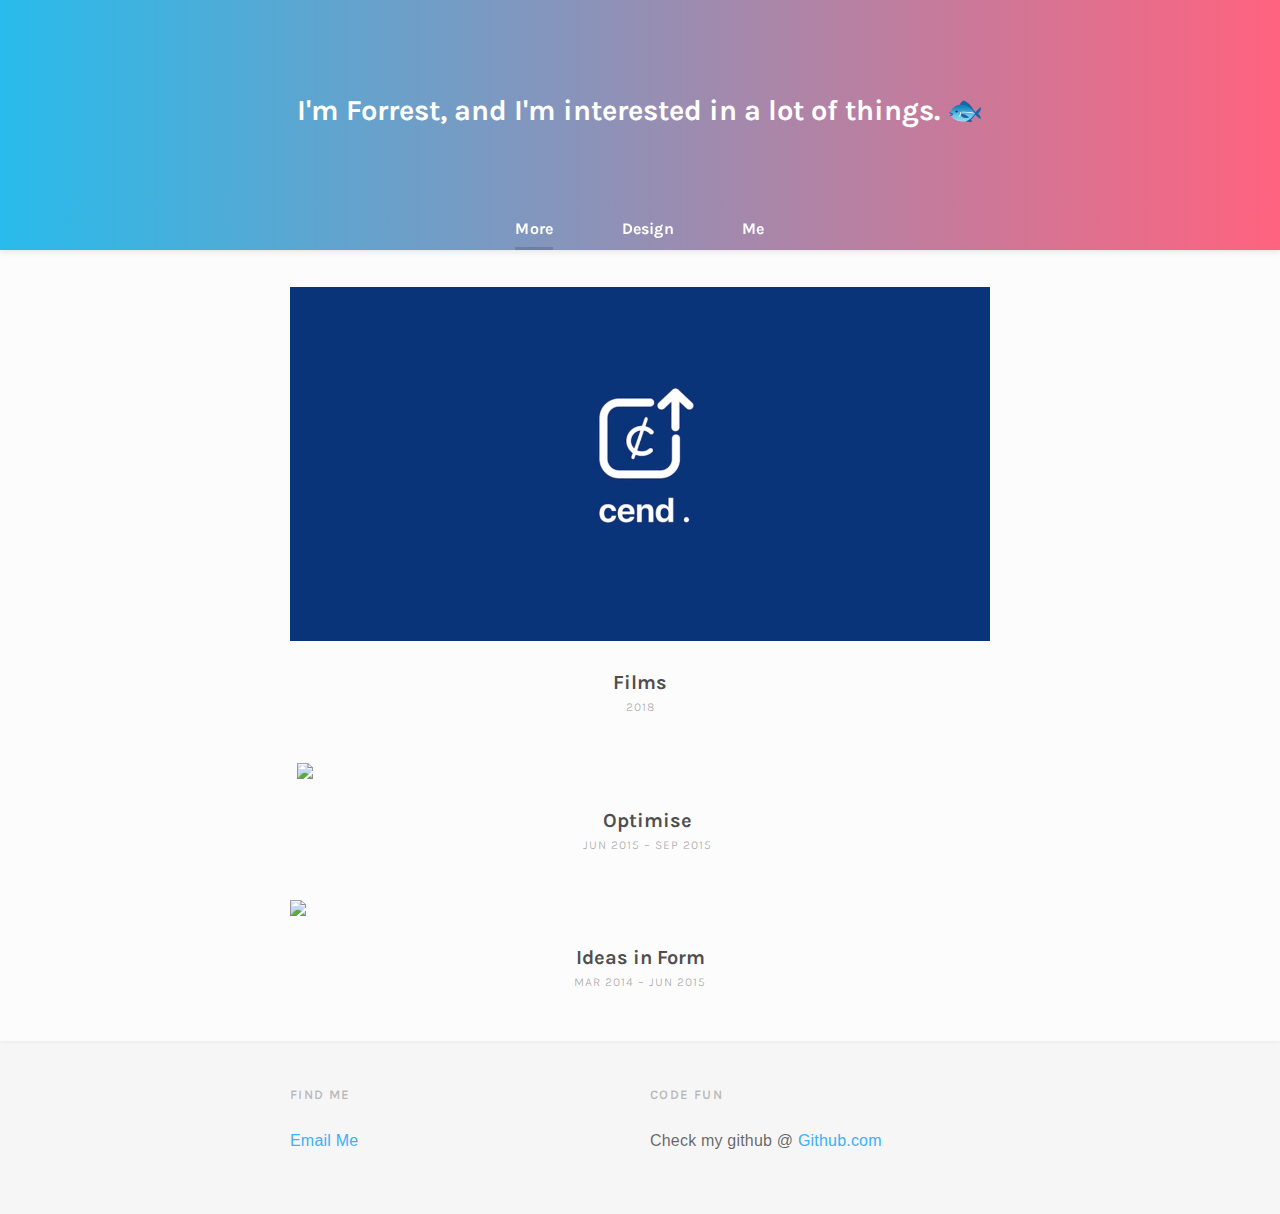
==== about.html @ 9c44ea5f "safe" ====
<!DOCTYPE html>
<html lang="en-us">
<head>
  <meta charset="UTF-8">
  <meta http-equiv="X-UA-Compatible" content="IE=edge">
  <meta content="width=device-width, initial-scale=1" name="viewport">
  <title>Forrest Whitcomb: More</title>
  <link rel="canonical" href="">
  <link rel="alternate" type="application/rss+xml" href="">
  <link rel="icon" type="image/x-icon" href="/favicon.ico">
  <link rel="stylesheet" type="text/css" href="main.css">
  <link href='http://fonts.googleapis.com/css?family=Karla:400,700|Vollkorn:400,400i' rel='stylesheet' type='text/css'>
  <script src="https://ajax.googleapis.com/ajax/libs/jquery/2.1.4/jquery.min.js"></script>
  <!--<script src="/uploads/about/lazysizes.min.js" async=""></script>-->
  <script>
  (function(i,s,o,g,r,a,m){i['GoogleAnalyticsObject']=r;i[r]=i[r]||function(){
  (i[r].q=i[r].q||[]).push(arguments)},i[r].l=1*new Date();a=s.createElement(o),
  m=s.getElementsByTagName(o)[0];a.async=1;a.src=g;m.parentNode.insertBefore(a,m)
  })(window,document,'script','//www.google-analytics.com/analytics.js','ga');

  ga('create', 'UA-48112622-1', 'auto');
  ga('send', 'pageview');
  </script>
  <style>
  </style>
</head>
<body class="site category-blog">

  <div class="site-intro">
  <div class="site-intro-text">
    I'm Forrest, and I'm interested in a lot of things. 🐟
  </div>
</div>


<nav class="site-nav" role="navigation">
  <ul class="site-menu">
    <li class="site-menu-item category-blog">
      <a href="/blog/">More</a>
    </li>
    <li class="site-menu-item category-work">
      <a href="/">Design</a>
    </li>
    <li class="site-menu-item category-contact">
      <a href="/contact/">Me</a>
    </li>
    
    <li class="site-menu-underline">
    </li>
  </ul>
</nav>


  <main class="site-content">
    <div class="page">
      <div class="wrap">
        <div class="container">




<section class="work">
    <div class="post-list clearfix">
    <!---->
    
      <a class="post-item" href="/films.html"> 
        <div class="post-item-img"><img src="/uploads/cend01.png"><h3 class="overlay-title">See More</h3></div>
        <div class="post-item-label">
          <center><div ></div>
          <h2 class="subhead">Films</h2>
          <div class="thumb-nugget">2018</div></center>
        </div>
      </a>
    
      <a class="post-item" href="/sequoia/"> 
        <div class="post-item-img"><img src="/uploads/thumb/sequoia.gif"><h3 class="overlay-title">See More</h3></div>
        <div class="post-item-label">
          <center><div ></div>
          <h2 class="subhead">Optimise</h2>
          <div class="thumb-nugget">Jun 2015 – Sep 2015</div></center>
        </div>
      </a>
    
      <a class="post-item" href="/optimizely/"> 
        <div class="post-item-img"><img src="/uploads/thumb/optimizely.gif"><h3 class="overlay-title">See More</h3></div>
        <div class="post-item-label">
          <center><div ></div>
          <h2 class="subhead">Ideas in Form</h2>
          <div class="thumb-nugget">Mar 2014 – Jun 2015</div></center>
        </div>
      </a>
    
 
    
    </div>
  </section>

</div>

      </div>
    </div>
  </main>
<footer class="site-footer clearfix">
  <div class="container">

    <div class="site-footer-left">
      <span class="nugget">
        Find Me
      </span>
      <p class="footer">
        <a href="mailto:whitf151@newschool.edu">Email Me</a></br>
         
      </p>
      
    </div>

    <div class="site-footer-right">
      <span class="nugget">
        Code Fun
      </span>
      <p class="footer">
        Check my github @ <a href="https://github.com/fozzest" >Github.com</a>
          
      </p>
      <span class="copyright">
        
      </span>
    </div>

  </div>
</footer>


  <script src="animate.js"></script>
</body>
</html>
---- main.css ----
@charset "UTF-8";
/**
 * Eric Meyer's Reset CSS v2.0 (http://meyerweb.com/eric/tools/css/reset/)
 * http://cssreset.com
 */
html, body, div, span, applet, object, iframe,
h1, h2, h3, h4, h5, h6, p, blockquote, pre,
a, abbr, acronym, address, big, cite, code,
del, dfn, em, img, ins, kbd, q, s, samp,
small, strike, strong, sub, sup, tt, var,
b, u, i, center,
dl, dt, dd, ol, ul, li,
fieldset, form, label, legend,
table, caption, tbody, tfoot, thead, tr, th, td,
article, aside, canvas, details, embed,
figure, figcaption, footer, header, hgroup,
menu, nav, output, ruby, section, summary,
time, mark, audio, video {
  margin: 0;
  padding: 0;
  border: 0;
  font-size: 100%;
  font: inherit;
  vertical-align: baseline; }

/* HTML5 display-role reset for older browsers */
article, aside, details, figcaption, figure,
footer, header, hgroup, menu, nav, section {
  display: block; }

body {
  line-height: 1; }

ol, ul {
  list-style: none; }

blockquote, q {
  quotes: none; }

blockquote:before, blockquote:after,
q:before, q:after {
  content: none; }

table {
  border-collapse: collapse;
  border-spacing: 0; }


*, *:before, *:after {
  box-sizing: inherit; }

html {
  box-sizing: border-box;
  overflow-y: scroll;
  /* optimize font rendering */
  -webkit-font-smoothing: antialiased;
  -webkit-text-size-adjust: none;
  text-rendering: optimizeLegibility;
  font-feature-settings: "kern" 1;
  font-kerning: normal;
  /* set base font size to 16px */
  font-size: 100%; }

body {
  font-family: 'Helvetica', 'Arial', sans-serif;
  font-size: 1em;
  line-height: 1.75;
  background: #f8f8f8;
  -webkit-font-smoothing: antialiased; }

img, video, object {
  max-width: 100%; }

article, header, nav, section {
  display: block; }

em {
  font-style: italic; }

.clearfix:after {
  content: '';
  display: table;
  clear: both; }

.site-content {
  background: #fcfcfc;
  overflow: hidden;
  position: relative;
  z-index: 0;
  box-shadow: 0 0 5px rgba(0, 0, 0, 0.07);
  min-height: calc(100vh - 530px);
  /* stick footer to bottom */ }

/* Typography
================================ */
.nugget {
  font-family: Karla, Helvetica, sans-serif;
  font-weight: bold;
  text-transform: uppercase;
  font-size: 13px;
  color: rgba(0, 0, 0, 0.25);
  letter-spacing: 1.4px; }

.thumb-nugget {
  font-family: Karla, Helvetica, sans-serif;
  font-weight: normal;
  text-transform: uppercase;
  font-size: 12px;
  color: rgba(0, 0, 0, 0.3);
  letter-spacing: 1px; }

.copyright {
  font-family: Karla, Helvetica, sans-serif;
  font-weight: normal;
  font-size: 11px;
  letter-spacing: 1px;
  text-transform: uppercase;
  color: rgba(0, 0, 0, 0.3); }

.pill {
  border: 0px solid rgba(58, 176, 255, 0.2);
  background-color: rgba(58, 176, 255, 0.1);
  border-radius: 100px;
  font-family: Karla, Helvetica, sans-serif;
  font-weight: bold;
  font-size: 11px;
  color: #3ab0ff;
  letter-spacing: .3px;
  line-height: 12px;
  padding: 5px 10px;
  display: inline-block;
  margin-top: -3px;
  margin-left: 2px;
  vertical-align: middle; }

hr {
  border: 1px solid #eee;
  width: 100%;
  margin: 50px 0 100px 0; }

h1 {
  font-family: Karla, Helvetica, sans-serif;
  font-weight: bold;
  font-size: 22px;
  color: rgba(0, 0, 0, 0.75);
  line-height: 32px;
  margin-top: 40px;
  padding-top: 5px; }

h1 i {
  color: rgba(0, 0, 0, 0.25);
  font-family: Karla, Helvetica, sans-serif;
  font-weight: bold; }

h2 {
  font-family: Karla, Helvetica, sans-serif;
  font-size: 24px;
  color: rgba(0, 0, 0, 0.7);
  line-height: 44px;
  font-weight: normal; }

h3 {
  font-family: Karla, Helvetica, sans-serif;
  font-weight: bold;
  letter-spacing: 0.7px; }

h4 {
  font-family: Karla, Helvetica, sans-serif;
  line-height: 1.3; }

i {
  font-weight: normal; }

s {
  color: rgba(0, 0, 0, 0.35); }

p {
  margin-bottom: 35px;
  margin-top: 20px;
  font-family: Karla, Helvetica, sans-serif;
  font-size: 18px;
  line-height: 31px;
  color: #4f4f4f;
  font-weight: normal;
  -webkit-font-smoothing: antialiased; }

hr + .row > .column:last-child > p:first-child {
  margin-top: 30px; }

.footer {
  margin-bottom: 20px;
  margin-top: 20px;
  letter-spacing: 0.2px;
  font-family: 'Helvetica', 'Arial', sans-serif;
    font-size: 16px;
  line-height: 26px;
  color: rgba(0, 0, 0, 0.6);
  -webkit-font-smoothing: antialiased; }

ol {
  counter-reset: numerals; }

ol li::before {
  counter-increment: numerals;
  content: counter(numerals);
  font-family: Karla, Helvetica, sans-serif;
  font-weight: bold;
  font-size: 22px;
  color: rgba(0, 0, 0, 0.6);
  letter-spacing: 0px;
  line-height: 42px;
  padding-right: 22px;
  vertical-align: bottom; }

.list {
  margin-bottom: 35px;
  margin-top: 17px;
  letter-spacing: 0px;
  font-family: Karla, Helvetica, sans-serif;
  font-size: 14px;
  line-height: 35px;
  letter-spacing: 0px;
  color: rgba(0, 0, 0, 0.75);
  font-weight: bold;
  -webkit-font-smoothing: antialiased; }

.line {
  width: 5%;
  border-bottom: 3px solid #EAEAEA;
  margin-bottom: 60px;
  margin-top: 50px;
  margin-left: 47.5%;
  margin-right: 47.5%; }

blockquote {
  font-family: Karla, Helvetica, sans-serif;
  font-weight: bold;
  font-size: 17px;
  line-height: 30px;
  color: #3ab0ff;
  border-left: 3px solid thistle;
  padding-left: 25px;
  margin-bottom: 30px; }

a {
  color: #3ab0ff;
  text-decoration: none;
  transition: 200ms;
  transition-timing-function: ease-in-out;
  -webkit-transition: 200ms;
  -webkit-transition-timing-function: ease-in-out; }

a:hover {
  color: thistle;
  transition: 200ms;
  transition-timing-function: ease-in-out;
  -webkit-transition: 200ms;
  -webkit-transition-timing-function: ease-in-out; }

a svg:hover {
  fill: thistle; }

a svg {
  width: 15px;
  height: 15px;
  margin-right: 10px;
  fill: darkgray;
  transition: 200ms;
  transition-timing-function: ease-in-out;
  -webkit-transition: 200ms;
  -webkit-transition-timing-function: ease-in-out; }

.smallcaps {
  font-variant: small-caps; }

.text-caption {
  font-family: Karla, Helvetica, sans-serif;
  font-size: 0.875rem;
  color: #9b9b9b; }

.text-italic {
  font-style: italic; }

.subhead {
  font-family: Karla, Helvetica, sans-serif;
  font-weight: bold;
  font-size: 20px;
  color: rgba(0, 0, 0, 0.7);
  line-height: 28px;
  display: block; }

.subhead i {
  font-family: Karla, Helvetica, sans-serif;
  font-weight: bold;
  font-size: 18px;
  color: rgba(0, 0, 0, 0.3);
  display: block;
  margin-bottom: -10px; }

/* Header
/* ======================================== */
.site-header {
  box-sizing: content-box;
  position: relative;
  z-index: 1; }

.site-nav {
  position: relative;
  position: -webkit-sticky;
  position: sticky;
  top: 0;
  z-index: 1;
  display: table;
  width: 100%; }

.site-intro,
.site-menu,
.site-menu:after {
  background: #FFB886;
  /* For browsers that do not support gradients */
  background: -webkit-linear-gradient(left, #28BBEB, #FF637E, #FFE226, #1CD5AF, #28BBEB);
  /* For Safari 5.1 to 6.0 */
  background: linear-gradient(to right, #28BBEB, #FF637E, #FFE226, #1CD5AF, #28BBEB);
  /* Standard syntax (must be last) */
  background-size: 400% 100%;
  background-position: 33.3% 0;
  -webkit-transition: background-position .5s ease;
  transition: background-position .5s ease; }

.category-blog .site-intro,
.category-blog .site-menu,
.category-blog .site-menu:after {
  background-position: 0% 0; }

.category-contact .site-intro,
.category-contact .site-menu,
.category-contact .site-menu:after {
  background-position: 66.6% 0; }

.category-shop .site-intro,
.category-shop .site-menu,
.category-shop .site-menu:after {
  background-position: 100% 0; }

.site-intro {
  position: relative;
  z-index: 2;
  display: table;
  width: 100%; }

.site-intro-text {
  font-family: Karla, Helvetica, sans-serif;
  font-weight: bold;
  font-size: 29px;
  line-height: 40px;
  color: white;
  text-align: center;
  padding: 90px 10px 75px 10px;
  margin: auto;
  box-sizing: border-box; }

@media (max-width: 640px) {
  .site-intro-text {
    font-size: 25px;
    line-height: 36px;
    padding: 50px 10px 40px 10px;
    width: 320px; } }
.site-intro-link {
  color: #FFF; }

.site-menu {
  padding-top: 10px;
  position: relative;
  cursor: default;
  top: 0;
  left: 0;
  right: 0;
  z-index: 1;
  text-align: center; }

.site-menu-fixed {
  position: fixed; }

.site-menu::before,
.site-menu::after {
  content: '';
  position: absolute;
  left: 0;
  right: 0;
  bottom: 0;
  z-index: -1; }

.site-menu::before {
  height: 10px;
  box-shadow: 0 0 8px rgba(0, 0, 0, 0.15);
  backface-visibility: hidden;
  /* work around bug in Chrome 56+ */ }

.site-menu::after {
  bottom: 0px;
  height: 30px; }

.site-menu-item {
  display: inline-block;
  margin: 0 2em;
  font-family: Karla, Helvetica, sans-serif;
  font-size: 16px;
  color: #FFFFFF;
  letter-spacing: 0.2px;
  line-height: 16px;
  font-weight: bold; }

@media (max-width: 480px) {
  .site-menu-item {
    margin: 0 1.5em; } }
@media (max-width: 420px) {
  .site-menu-item {
    margin: 0 1.25em; } }
@media (max-width: 360px) {
  .site-menu-item {
    margin: 0 1em; } }
.site-menu-item a {
  display: inline-block;
  color: #FFFFFF;
  padding-bottom: 10px;
  border-bottom: 3px solid transparent;
  -webkit-transition: color .5s ease;
  transition: color .5s ease; }

.site-menu-item a:hover {
  color: rgba(0, 0, 0, 0.25);
  -webkit-transition: color .2s ease;
  transition: color .2s ease; }

.category-blog .category-blog.site-menu-item a,
.category-work .category-work.site-menu-item a,
.category-contact .category-contact.site-menu-item a,
.category-shop .category-shop.site-menu-item a {
  padding-bottom: 10px;
  border-bottom: 3px solid rgba(0, 0, 0, 0.15); }

.site-menu-underline {
  display: none; }

.site-menu.site-menu-animated .site-menu-item a {
  border-bottom-color: transparent; }

.site-menu.site-menu-animated .site-menu-underline {
  display: block;
  position: absolute;
  bottom: 0;
  border-bottom: 3px solid rgba(0, 0, 0, 0.15);
  -webkit-transition: .5s ease;
  transition: .5s ease; }

.site-menu.site-menu-animated .site-menu-underline.positioning {
  -webkit-transition: none;
  transition: none; }

/* Post
================================ */
.image {
  position: relative; }

.image img {
  transition: all 0.5s ease-in-out; }

.image:hover img {
  -webkit-filter: brightness(20%);
  filter: brightness(20%);
  opacity: 1; }

.image p {
  font-size: 0;
  line-height: 0; }

.image-with-border::before {
  content: '';
  position: absolute;
  top: 0;
  right: 0;
  bottom: 0;
  left: 0;
  border: 1px solid rgba(0, 0, 0, 0.1);
  border-radius: 4px;
  z-index: 1; }

.blog {
  margin-top: 40px; }

.blog-post {
  margin: 10px 0 5px 0; }

.post-list-thumb img {
  float: left;
  width: 75px;
  height: 75px;
  margin: 1px 30px 1px 80px; }

.post-item {
  
  display: inline-block;
  width: 100%;
  
  margin-top: 2.4%; }

.post-item:nth-child(odd) {
  margin-right: 1%; }

.post-item:nth-child(even) {
  margin-left: 1%; }

/*
.post-item img {
  display: block;
  border-radius: 3px 3px 0 0;
  width: 100%;
  transition: all 0.5s ease-out;
  margin: 0;
  margin-top: -2em;
}
*/


.post-item-img {
  position: relative; }

.post-item-img img {
  display: block;
  width: 100%;
  margin: 0;
  transition: all 0.5s ease-out; }

.post-item-label {
  display: block;
  width: 100%;
  transition: all 0.5s ease-out;
  padding: 4% 0;
  background: #fcfcfc;
  border-top: none; }

.logo {
  width: 65px;
  height: 65px;
  float: left;
  margin-right: 20px;
  /*^ to see wut it luk like*/ }

.post-item-icon img {
  width: 50px;
  height: 50px;
  display: block;
  position: relative;
  top: -40px;
  margin-bottom: -30px; }

.post-item:hover {
  box-shadow: -10px 10px 25px 0 rgba(0, 0, 0, 0.15); }

.post-item:hover .post-item-img img {
  -webkit-filter: brightness(20%);
  filter: brightness(20%); }

.overlay-title {
  display: block;
  position: absolute;
  left: 0;
  right: 0;
  top: 43%;
  z-index: 100;
  font-size: 1em;
  text-align: center;
  color: #fff;
  opacity: 0;
  transition: opacity 0.5s ease-out; }

.image:hover .overlay-title,
.post-item:hover .overlay-title {
  opacity: 1; }

@media only screen and (max-width: 600px) {
  .post-item {
    width: 100%;
    float: none;
    margin-left: 0 !important;
    margin-right: 0 !important; }

  .overlay-title {
    font-size: 1.2em; } }
/*.post-hero {
  height: 400px;
}
*/
.post-header {
  margin-top: -4rem;
  margin-bottom: 3rem; }

.post-metadata {
  font-family: Karla, Helvetica, sans-serif;
  font-size: 0.875rem;
  font-style: italic;
  color: #9b9b9b;
  margin-top: 20px; }

.pullquote {
  font-size: 0.875rem;
  font-style: italic;
  color: #9b9b9b; }

@media only screen and (max-width: 480px) {
  .post-item {
    width: 100%; } }
table#blue {
  width: 100%;
  height: 100%;
  background-color: #9ACCE2;
  border: 0px; }

td {
  padding: 20px; }

/* Layout
================================ */
.page {
  position: relative;
  overflow: hidden; }

.page.page-exit-left,
.page.page-exit-right,
.page.page-fade {
  position: absolute;
  width: 100%; }

.page.page-exit-left {
  -webkit-animation: exit-left .5s ease-out both;
  animation: exit-left .5s ease-out both; }

@-webkit-keyframes exit-left {
  100% {
    -webkit-transform: translateX(-100%); } }
@keyframes exit-left {
  100% {
    transform: translateX(-100%); } }
.page.page-exit-left + .page {
  -webkit-animation: enter-from-right .5s ease-out backwards;
  animation: enter-from-right .5s ease-out backwards; }

@-webkit-keyframes enter-from-right {
  0% {
    -webkit-transform: translateX(100%); } }
@keyframes enter-from-right {
  0% {
    transform: translateX(100%);
    perspective: 1px;
    /* disable subpixel antialiasing glitch */ } }
.page.page-exit-right {
  -webkit-animation: exit-right .5s ease-out forwards;
  animation: exit-right .5s ease-out forwards; }

@-webkit-keyframes exit-right {
  100% {
    -webkit-transform: translateX(100%); } }
@keyframes exit-right {
  100% {
    transform: translateX(100%); } }
.page.page-exit-right + .page {
  -webkit-animation: enter-from-left .5s ease-out backwards;
  animation: enter-from-left .5s ease-out backwards; }

@-webkit-keyframes enter-from-left {
  0% {
    -webkit-transform: translateX(-100%); } }
@keyframes enter-from-left {
  0% {
    transform: translateX(-100%);
    perspective: 1px;
    /* disable subpixel antialiasing glitch */ } }
.page.page-fade {
  -webkit-animation: fade-out .5s ease both;
  animation: fade-out .5s ease both; }

@-webkit-keyframes fade-out {
  50% {
    opacity: 0; }
  100% {
    opacity: 0;
    -webkit-transform: translateY(-100px); } }
@keyframes fade-out {
  50% {
    opacity: 0; }
  100% {
    opacity: 0;
    transform: translateY(-100px); } }
.loading .page {
  opacity: 0; }

.loaded .page {
  -webkit-animation: loading .8s ease backwards;
  animation: loading .8s ease backwards; }

@-webkit-keyframes loading {
  0% {
    opacity: 0;
    -webkit-transform: translateY(25px); } }
@keyframes loading {
  0% {
    opacity: 0;
    transform: translateY(25px);
    perspective: 1px;
    /* disable subpixel antialiasing glitch */ } }
.page.page-fade + .page {
  -webkit-animation: fade-in .5s ease backwards;
  animation: fade-in .5s ease backwards; }

@-webkit-keyframes fade-in {
  0% {
    opacity: 0;
    -webkit-transform: translateY(100px); } }
@keyframes fade-in {
  0% {
    opacity: 0;
    transform: translateY(100px);
    perspective: 1px;
    /* disable subpixel antialiasing glitch */ } }
.wrap {
  margin: 20px auto;
  max-width: 1200px;
  overflow: hidden;
  -webkit-transition: .5s ease;
  transition: .5s ease; }

.primary-header {
  display: inline-block;
  /*float: none;
    width: 90%;
    margin: 0 auto;*/ }

@media only screen and (max-width: 1085px) {
  body {
    font-size: 16px; }

  .wrap {
    margin: 15px auto; } }
/* Header */
.site-title {
  float: left; }

.page-menu {
  float: right; }

.page-menu li {
  display: inline-block;
  margin: 0.5em 1em;
  padding: 0.5em 0;
  list-style: none; }

/* Footer */
.site-footer {
  background-color: #f6f6f6;
  font-family: 'Helvetica', 'Arial', sans-serif;
  font-size: 16px;
  line-height: 26px;
  color: rgba(0, 0, 0, 0.7);
  -webkit-font-smoothing: antialiased; }

.site-footer-left,
.site-footer-right {
  float: left;
  padding: 40px 10px 40px 0px;
  width: 340px;
  max-width: 100%;
  vertical-align: top; }

@media (min-width: 850px) {
  .site-footer-right {
    float: right; } }
@media (min-width: 550px) {
  .site-footer-contact {
    float: left; }

  .site-footer-about {
    float: right; } }
/* Content */
.content-title {
  font-size: 2.4em;
  line-height: 1.3;
  margin: 0 0 0.5em; }

.post-preview {
  border-top: 1px dotted #d4d7d9;
  margin: 1em 0 0;
  padding: 1em 0 0; }

.subpage-menu a {
  display: inline-block;
  margin-right: 15px; }

.row {
  display: block; }

/* Video */
.video {
  position: relative;
  width: 100%;
  padding-bottom: 56.25%;
  /* 16:9 aspect ratio */ }

.video iframe {
  position: absolute;
  width: 100%;
  height: 100%; }

/* Animation
/* ======================================== */
/* Effect 1: opacity */
.post-item.animate {
  -webkit-animation: fadeIn 0.65s ease forwards;
  animation: fadeIn 0.65s ease forwards; }

@-webkit-keyframes fadeIn {
  100% {
    opacity: 1; } }
@keyframes fadeIn {
  100% {
    opacity: 1; } }
/* Grid
/* ======================================== */
.container {
  position: relative;
  width: 100%;
  max-width: 700px;
  margin: 0 auto;
  padding: 0 20px;
  box-sizing: border-box; }

.column,
.columns {
  width: 100%;
  float: left;
  box-sizing: border-box; }

/* For devices larger than 400px */
@media (min-width: 400px) {
  .container {
    width: 85%;
    padding: 0; } }
/* For devices larger than 550px */
@media (min-width: 550px) {
  .container {
    width: 80%; }

  .column,
  .columns {
    margin-left: 4%; }

  .column:first-child,
  .columns:first-child {
    margin-left: 0; }

  .one.column,
  .one.columns {
    width: 4.66666666667%; }

  .two.columns {
    width: 13.3333333333%; }

  .three.columns {
    width: 22%; }

  .four.columns {
    width: 30.6666666667%; }

  .five.columns {
    width: 39.3333333333%; }

  .six.columns {
    width: 48%; }

  .seven.columns {
    width: 56.6666666667%; }

  .eight.columns {
    width: 65.3333333333%; }

  .nine.columns {
    width: 74.0%; }

  .ten.columns {
    width: 82.6666666667%; }

  .eleven.columns {
    width: 91.3333333333%; }

  .twelve.columns {
    width: 100%;
    margin-left: 0; }

  .one-third.column {
    width: 30.6666666667%; }

  .two-thirds.column {
    width: 65.3333333333%; }

  .two-fifths.column {
    width: 41.4%; }

  .three-fifths.column {
    width: 54.6%; }

  .one-half.column {
    width: 48%; }

  /* Offsets */
  .offset-by-one.column,
  .offset-by-one.columns {
    margin-left: 8.66666666667%; }

  .offset-by-two.column,
  .offset-by-two.columns {
    margin-left: 17.3333333333%; }

  .offset-by-three.column,
  .offset-by-three.columns {
    margin-left: 26%; }

  .offset-by-four.column,
  .offset-by-four.columns {
    margin-left: 34.6666666667%; }

  .offset-by-five.column,
  .offset-by-five.columns {
    margin-left: 43.3333333333%; }

  .offset-by-six.column,
  .offset-by-six.columns {
    margin-left: 52%; }

  .offset-by-seven.column,
  .offset-by-seven.columns {
    margin-left: 60.6666666667%; }

  .offset-by-eight.column,
  .offset-by-eight.columns {
    margin-left: 69.3333333333%; }

  .offset-by-nine.column,
  .offset-by-nine.columns {
    margin-left: 78.0%; }

  .offset-by-ten.column,
  .offset-by-ten.columns {
    margin-left: 86.6666666667%; }

  .offset-by-eleven.column,
  .offset-by-eleven.columns {
    margin-left: 95.3333333333%; }

  .offset-by-one-third.column,
  .offset-by-one-third.columns {
    margin-left: 34.6666666667%; }

  .offset-by-two-thirds.column,
  .offset-by-two-thirds.columns {
    margin-left: 69.3333333333%; }

  .offset-by-one-half.column,
  .offset-by-one-half.columns {
    margin-left: 52%; } }
/* Clearing
–––––––––––––––––––––––––––––––––––––––––––––––––– */
/* Self Clearing Goodness */
.container:after,
.row:after,
.u-cf {
  content: '';
  display: table;
  clear: both; }
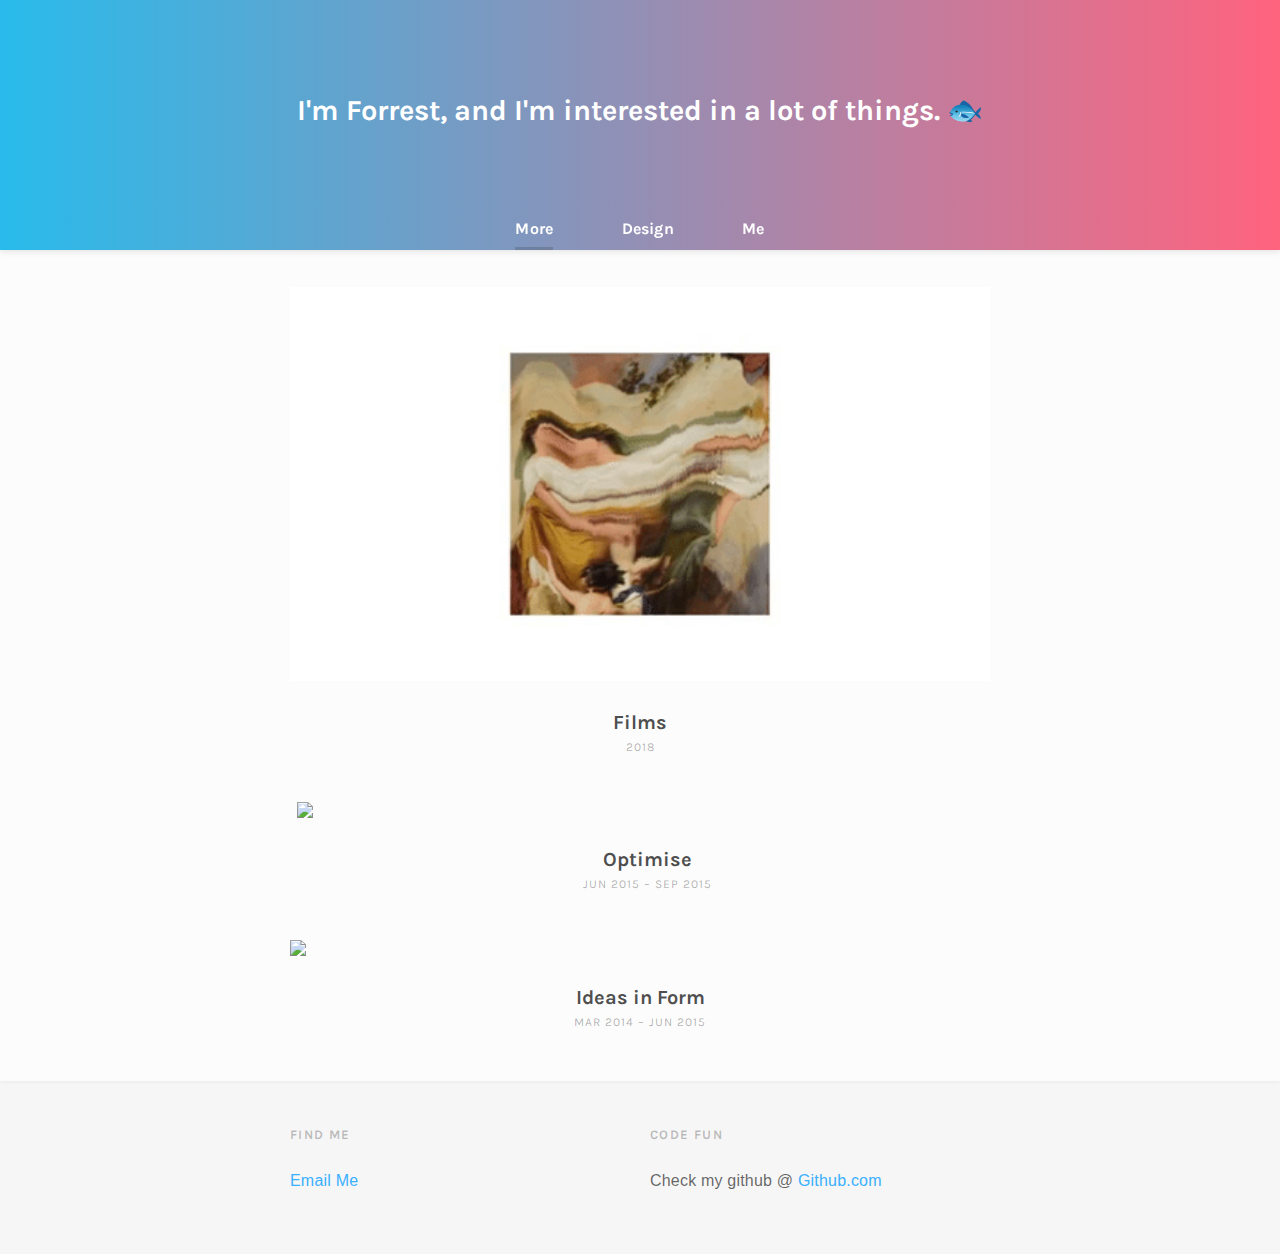
==== commit 8adfdd28: "big upload" ====
--- a/about.html
+++ b/about.html
@@ -7,7 +7,7 @@
   <title>Forrest Whitcomb: More</title>
   <link rel="canonical" href="">
   <link rel="alternate" type="application/rss+xml" href="">
-  <link rel="icon" type="image/x-icon" href="/favicon.ico">
+  <link rel="shortcut icon" href="http://www.iconj.com/ico/p/8/p8dxhzb8pn.ico" type="image/x-icon" />
   <link rel="stylesheet" type="text/css" href="main.css">
   <link href='http://fonts.googleapis.com/css?family=Karla:400,700|Vollkorn:400,400i' rel='stylesheet' type='text/css'>
   <script src="https://ajax.googleapis.com/ajax/libs/jquery/2.1.4/jquery.min.js"></script>
@@ -36,13 +36,13 @@
 <nav class="site-nav" role="navigation">
   <ul class="site-menu">
     <li class="site-menu-item category-blog">
-      <a href="/blog/">More</a>
+      <a href="about.html">More</a>
     </li>
     <li class="site-menu-item category-work">
-      <a href="/">Design</a>
+      <a href="https://fozzest.github.io/forrestWhitcomb/">Design</a>
     </li>
     <li class="site-menu-item category-contact">
-      <a href="/contact/">Me</a>
+      <a href="contact.html">Me</a>
     </li>
     
     <li class="site-menu-underline">
@@ -64,7 +64,7 @@
     <!---->
     
       <a class="post-item" href="/films.html"> 
-        <div class="post-item-img"><img src="/uploads/cend01.png"><h3 class="overlay-title">See More</h3></div>
+        <div class="post-item-img"> <img src="uploads/giphy.gif" width="100%"  frameBorder="0"  allowFullScreen></iframe><h3 class="overlay-title">See More</h3></div>
         <div class="post-item-label">
           <center><div ></div>
           <h2 class="subhead">Films</h2>
--- a/main.css
+++ b/main.css
@@ -544,7 +544,7 @@
   height: 65px;
   float: left;
   margin-right: 20px;
-  /*^ to see wut it luk like*/ }
+   }
 
 .post-item-icon img {
   width: 50px;
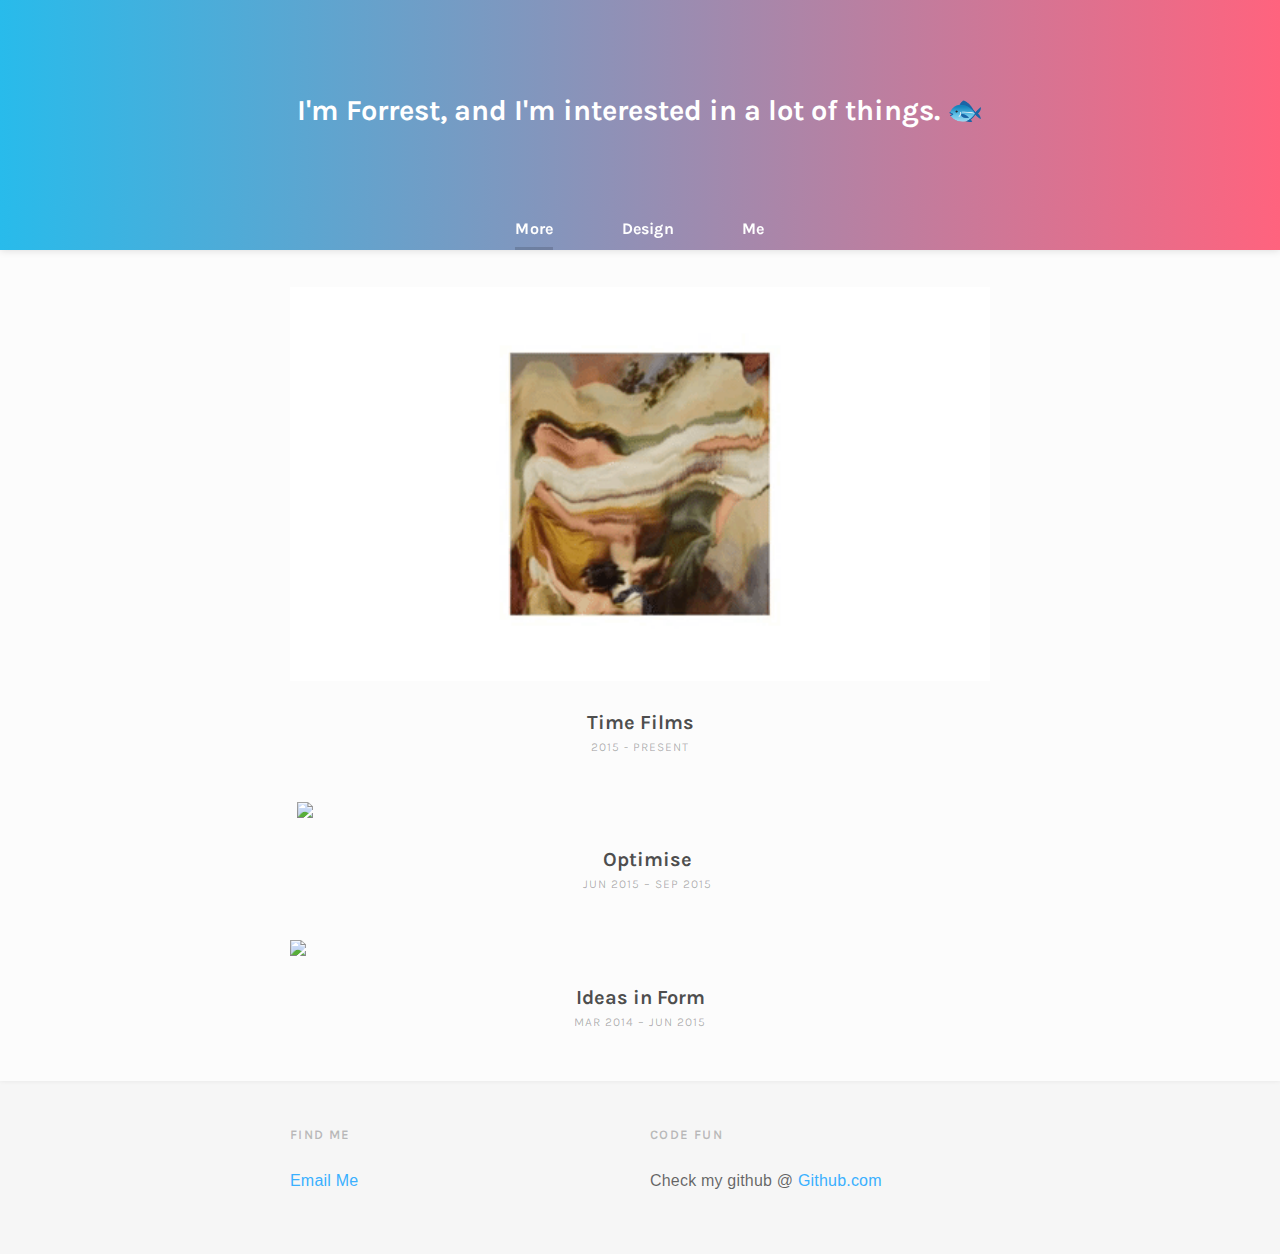
==== commit a02c3c67: "ff" ====
--- a/about.html
+++ b/about.html
@@ -63,12 +63,12 @@
     <div class="post-list clearfix">
     <!---->
     
-      <a class="post-item" href="/films.html"> 
+      <a class="post-item" href="films.html"> 
         <div class="post-item-img"> <img src="uploads/giphy.gif" width="100%"  frameBorder="0"  allowFullScreen></iframe><h3 class="overlay-title">See More</h3></div>
         <div class="post-item-label">
           <center><div ></div>
-          <h2 class="subhead">Films</h2>
-          <div class="thumb-nugget">2018</div></center>
+          <h2 class="subhead">Time Films</h2>
+          <div class="thumb-nugget">2015 - Present</div></center>
         </div>
       </a>
     
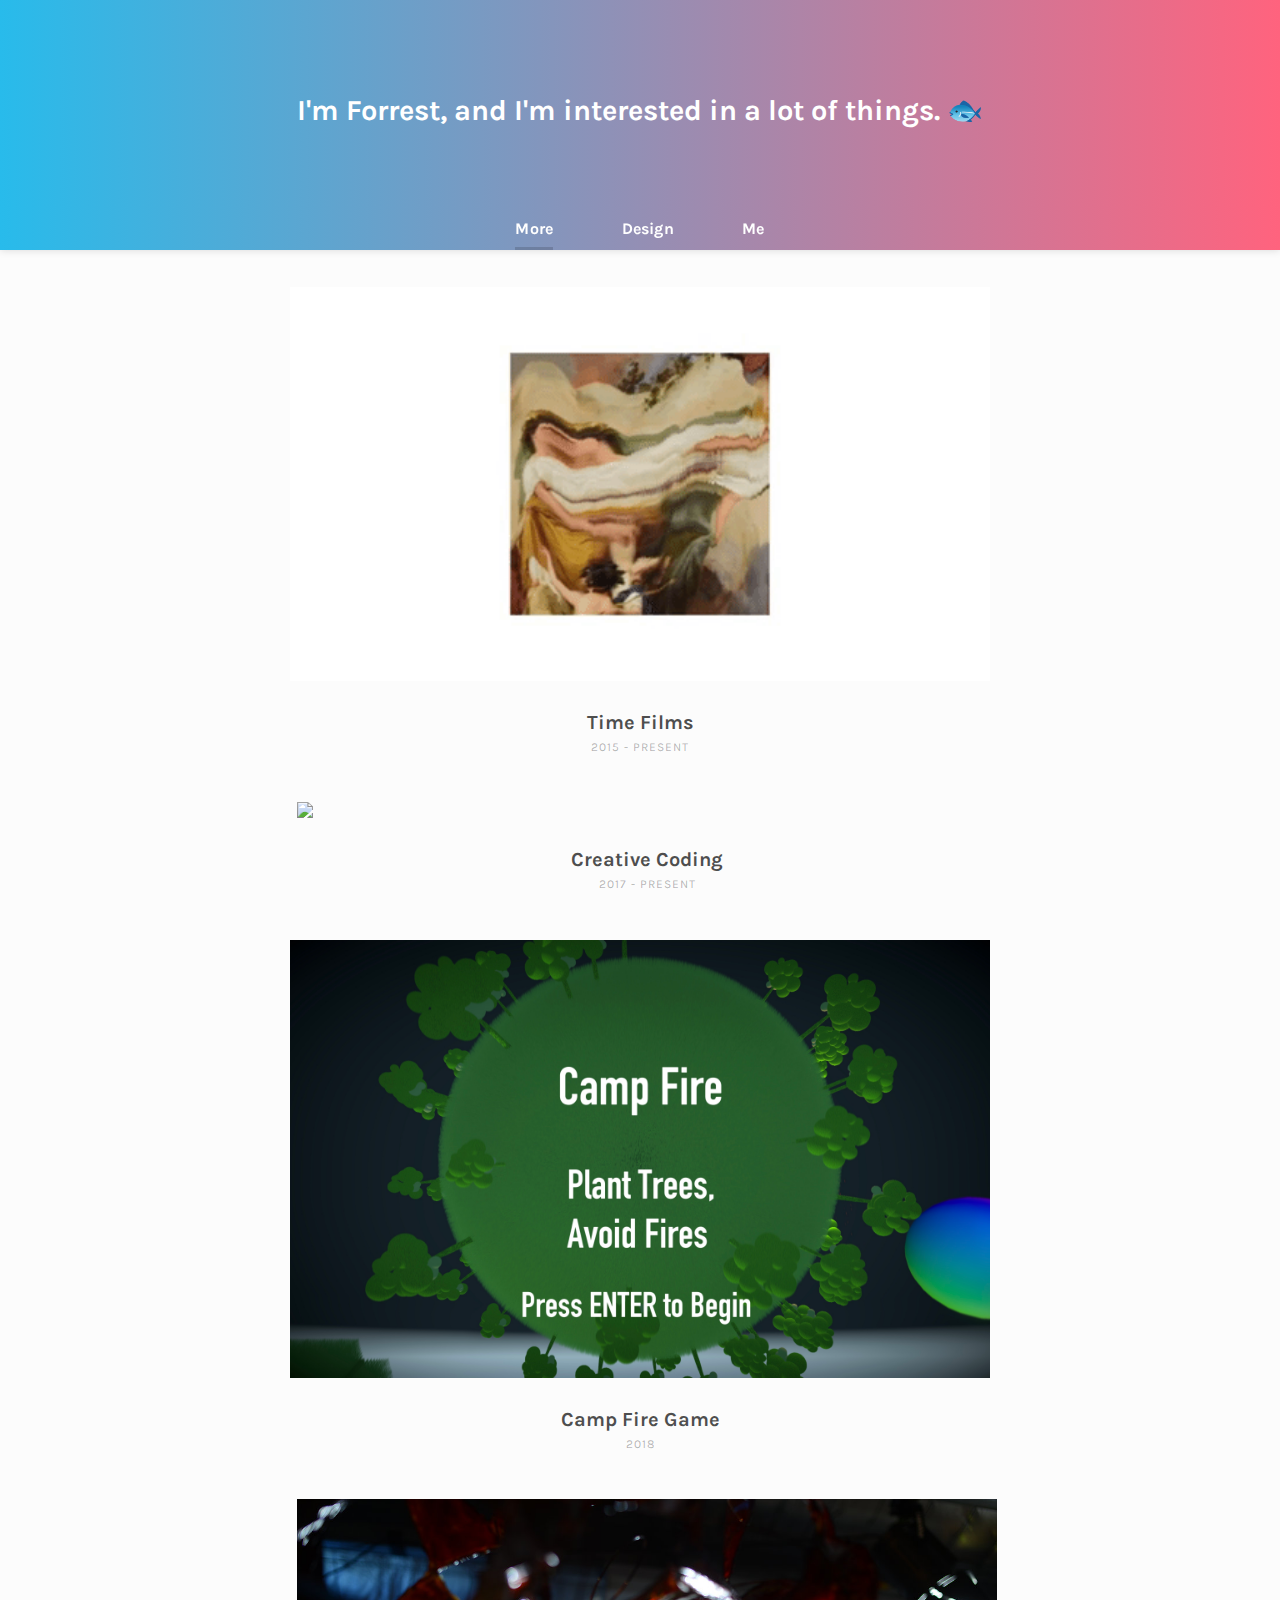
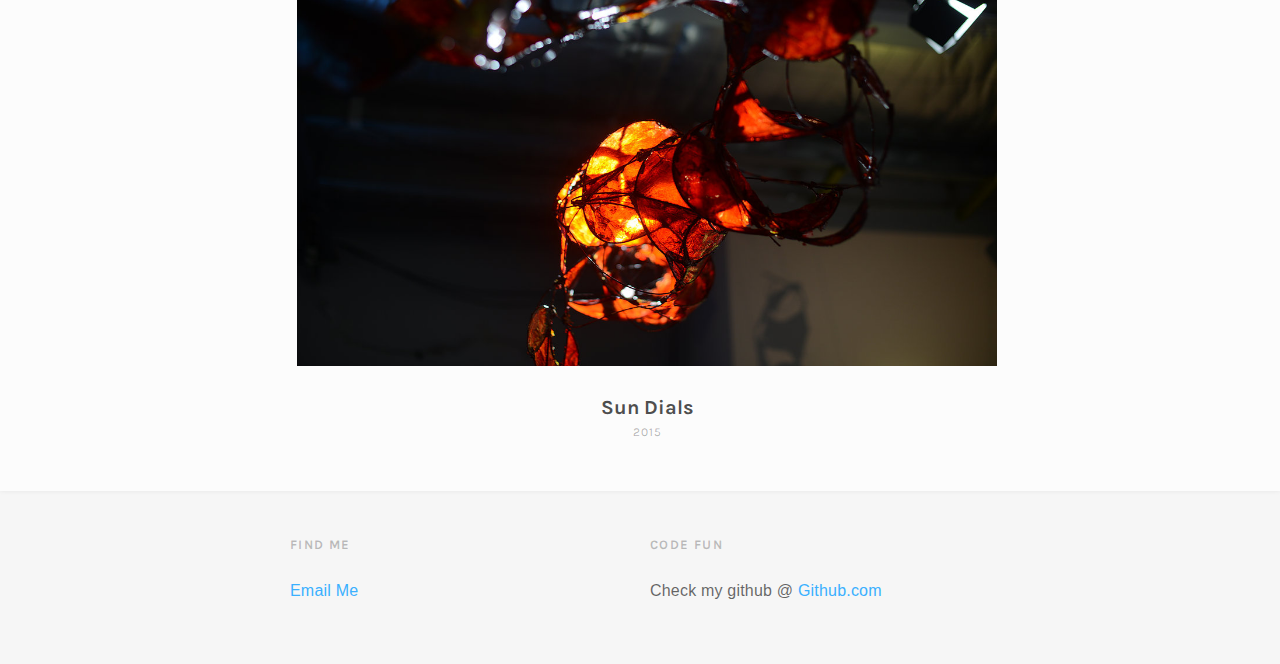
==== commit fcb6915c: "roun ding" ====
--- a/about.html
+++ b/about.html
@@ -71,22 +71,32 @@
           <div class="thumb-nugget">2015 - Present</div></center>
         </div>
       </a>
+  
     
-      <a class="post-item" href="/sequoia/"> 
-        <div class="post-item-img"><img src="/uploads/thumb/sequoia.gif"><h3 class="overlay-title">See More</h3></div>
+      <a class="post-item" href="/optimizely/"> 
+        <div class="post-item-img"><img src="uploads/cc01.gif"><h3 class="overlay-title">See More</h3></div>
         <div class="post-item-label">
           <center><div ></div>
-          <h2 class="subhead">Optimise</h2>
-          <div class="thumb-nugget">Jun 2015 – Sep 2015</div></center>
+          <h2 class="subhead">Creative Coding</h2>
+          <div class="thumb-nugget">2017 - Present</div></center>
         </div>
       </a>
-    
-      <a class="post-item" href="/optimizely/"> 
-        <div class="post-item-img"><img src="/uploads/thumb/optimizely.gif"><h3 class="overlay-title">See More</h3></div>
+
+            <a class="post-item" href="/sequoia/"> 
+        <div class="post-item-img"><img src="uploads/campFiretitle.jpg"><h3 class="overlay-title">See More</h3></div>
         <div class="post-item-label">
           <center><div ></div>
-          <h2 class="subhead">Ideas in Form</h2>
-          <div class="thumb-nugget">Mar 2014 – Jun 2015</div></center>
+          <h2 class="subhead">Camp Fire Game</h2>
+          <div class="thumb-nugget">2018</div></center>
+        </div>
+      </a>
+
+            <a class="post-item" href="/sequoia/"> 
+        <div class="post-item-img"><img src="uploads/sunDials.jpg"><h3 class="overlay-title">See More</h3></div>
+        <div class="post-item-label">
+          <center><div ></div>
+          <h2 class="subhead">Sun Dials</h2>
+          <div class="thumb-nugget">2015</div></center>
         </div>
       </a>
     
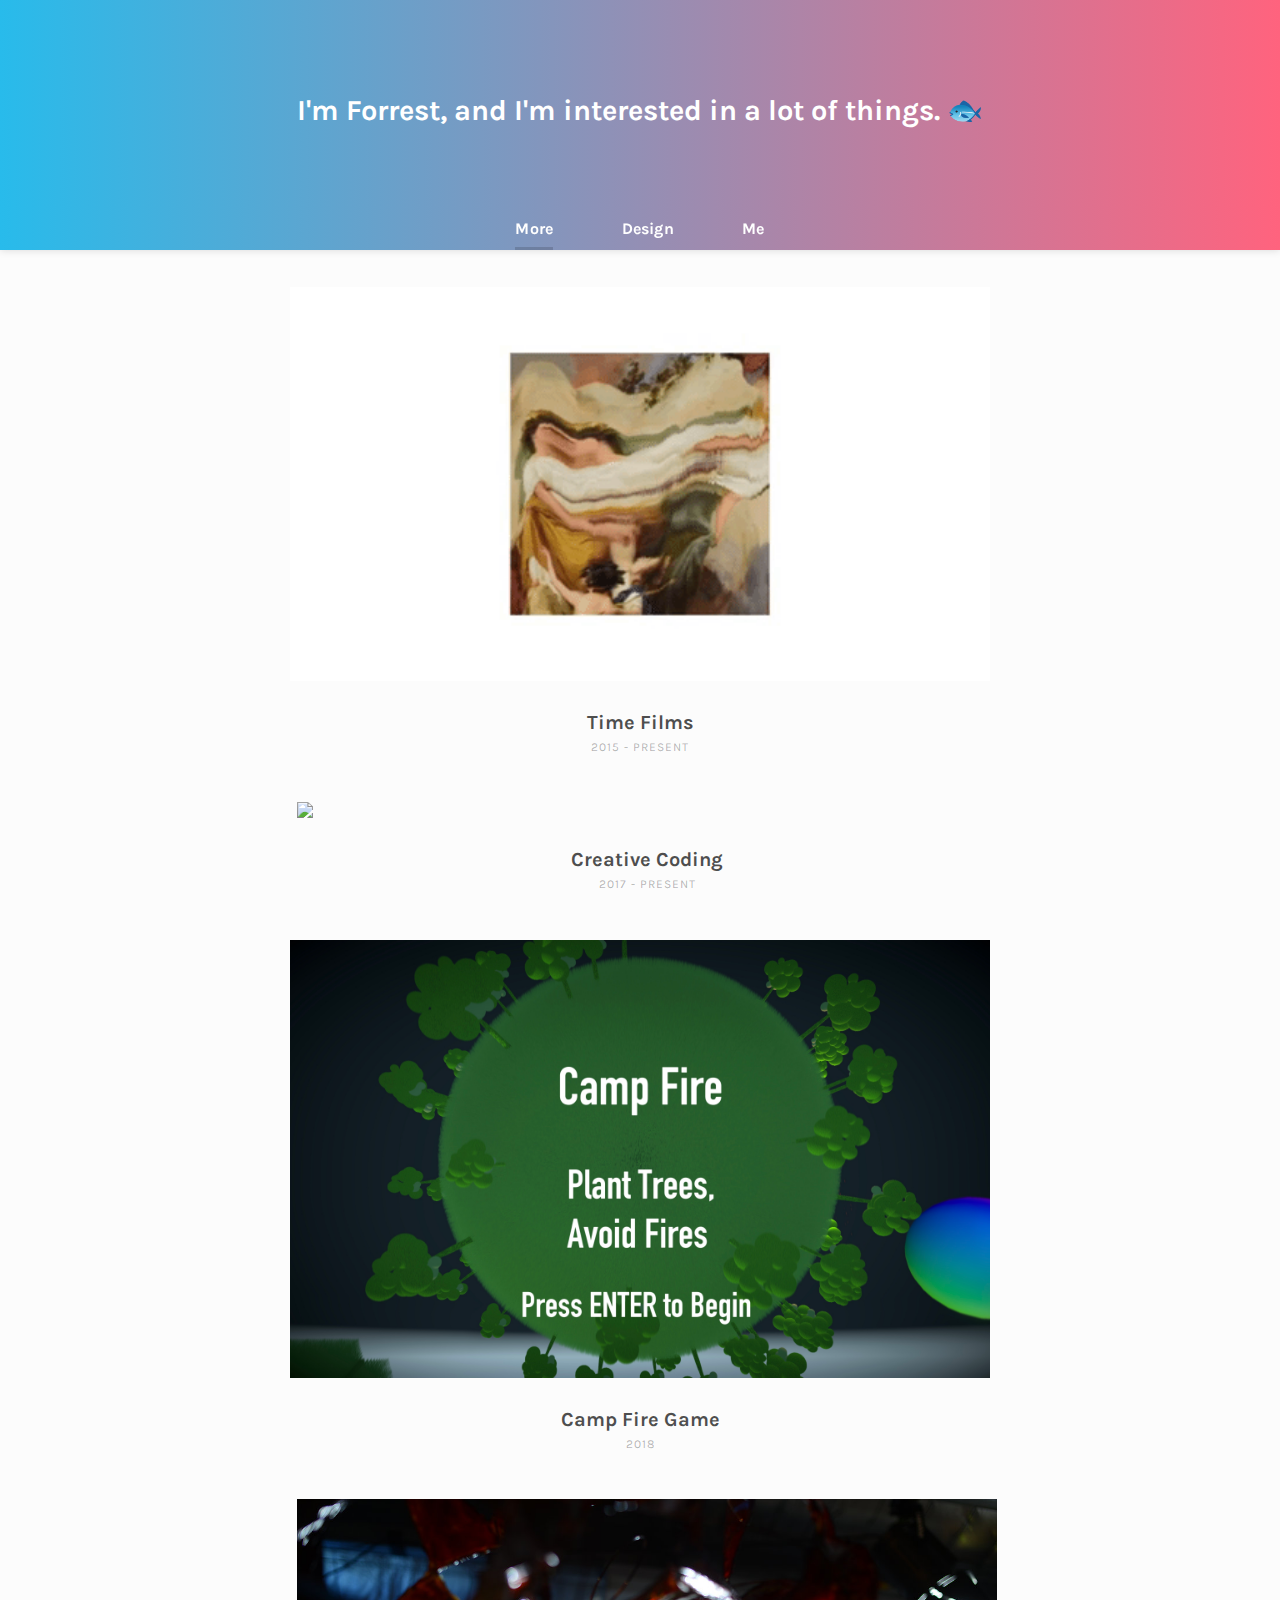
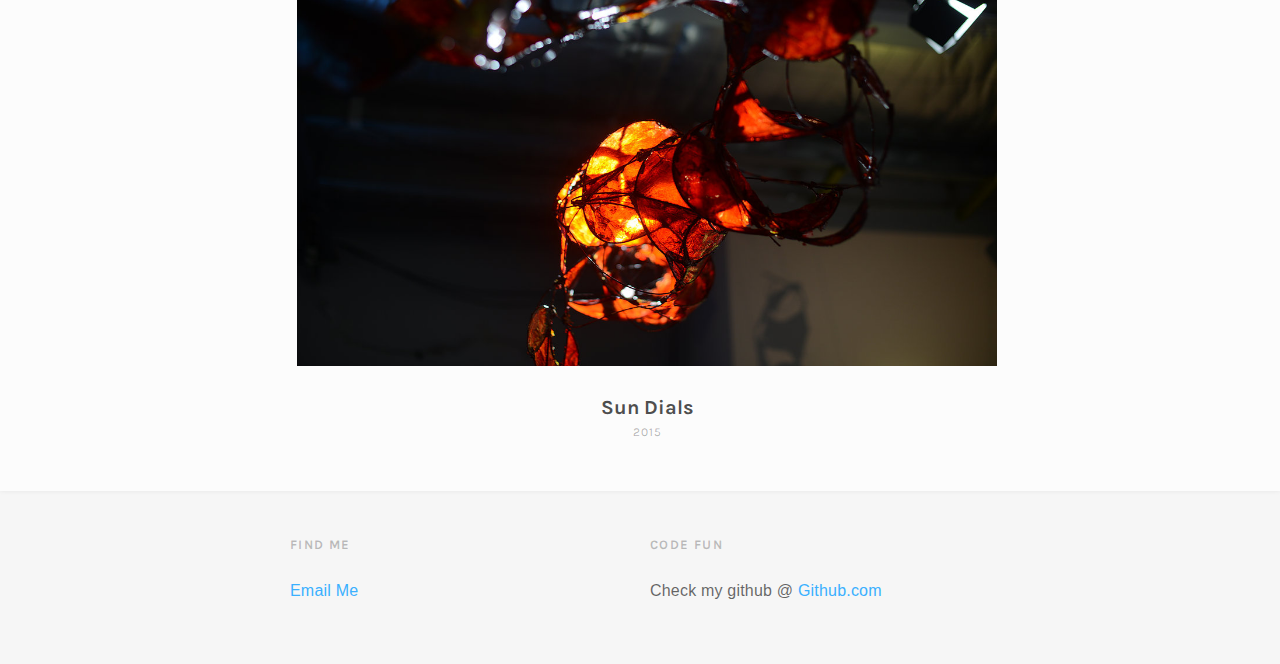
==== commit 0a63558e: "sun dial" ====
--- a/about.html
+++ b/about.html
@@ -91,7 +91,7 @@
         </div>
       </a>
 
-            <a class="post-item" href="/sequoia/"> 
+            <a class="post-item" href="sunDials.html"> 
         <div class="post-item-img"><img src="uploads/sunDials.jpg"><h3 class="overlay-title">See More</h3></div>
         <div class="post-item-label">
           <center><div ></div>
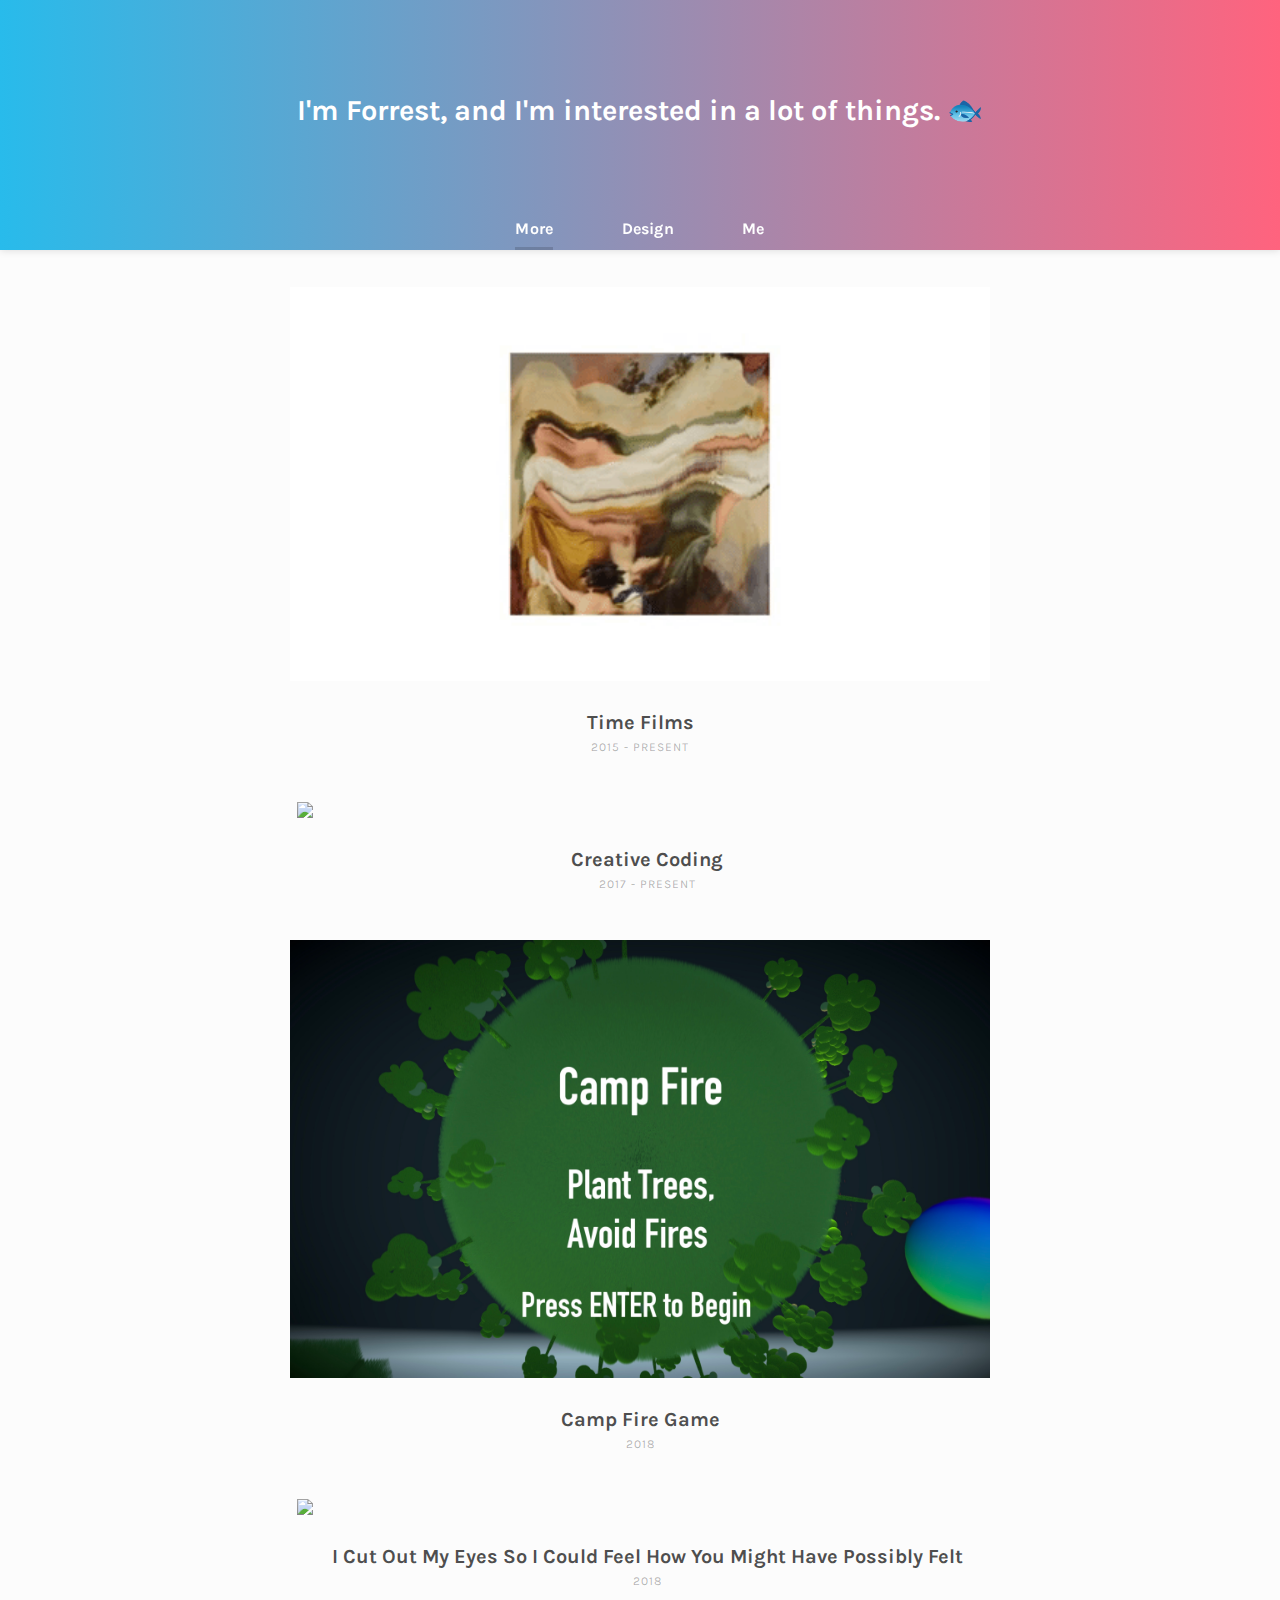
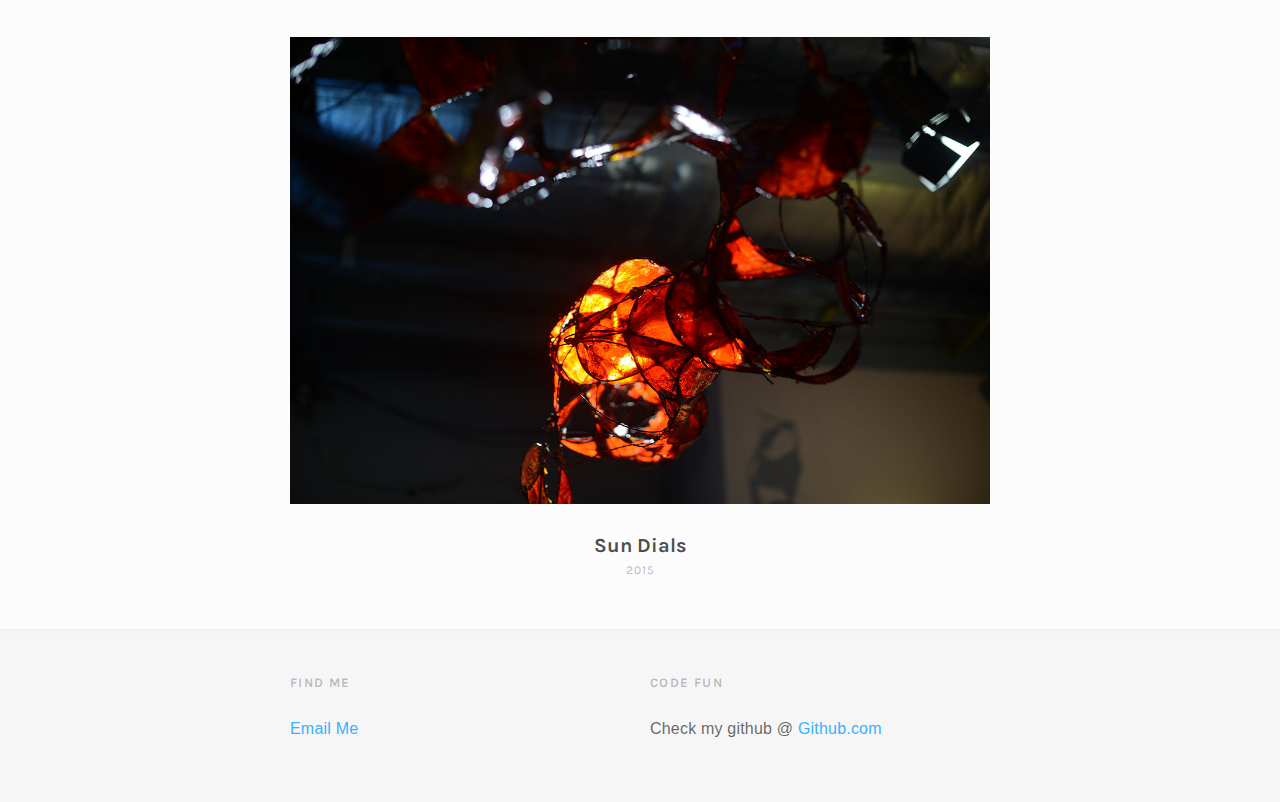
==== commit 5b1824fd: "resume post" ====
--- a/about.html
+++ b/about.html
@@ -91,6 +91,15 @@
         </div>
       </a>
 
+        <a class="post-item" href="sunDials.html"> 
+        <div class="post-item-img"><img src="uploads/asIf02.png"><h3 class="overlay-title">See More</h3></div>
+        <div class="post-item-label">
+          <center><div ></div>
+          <h2 class="subhead">I Cut Out My Eyes So I Could Feel How You Might Have Possibly Felt</h2>
+          <div class="thumb-nugget">2018</div></center>
+        </div>
+      </a>
+
             <a class="post-item" href="sunDials.html"> 
         <div class="post-item-img"><img src="uploads/sunDials.jpg"><h3 class="overlay-title">See More</h3></div>
         <div class="post-item-label">
